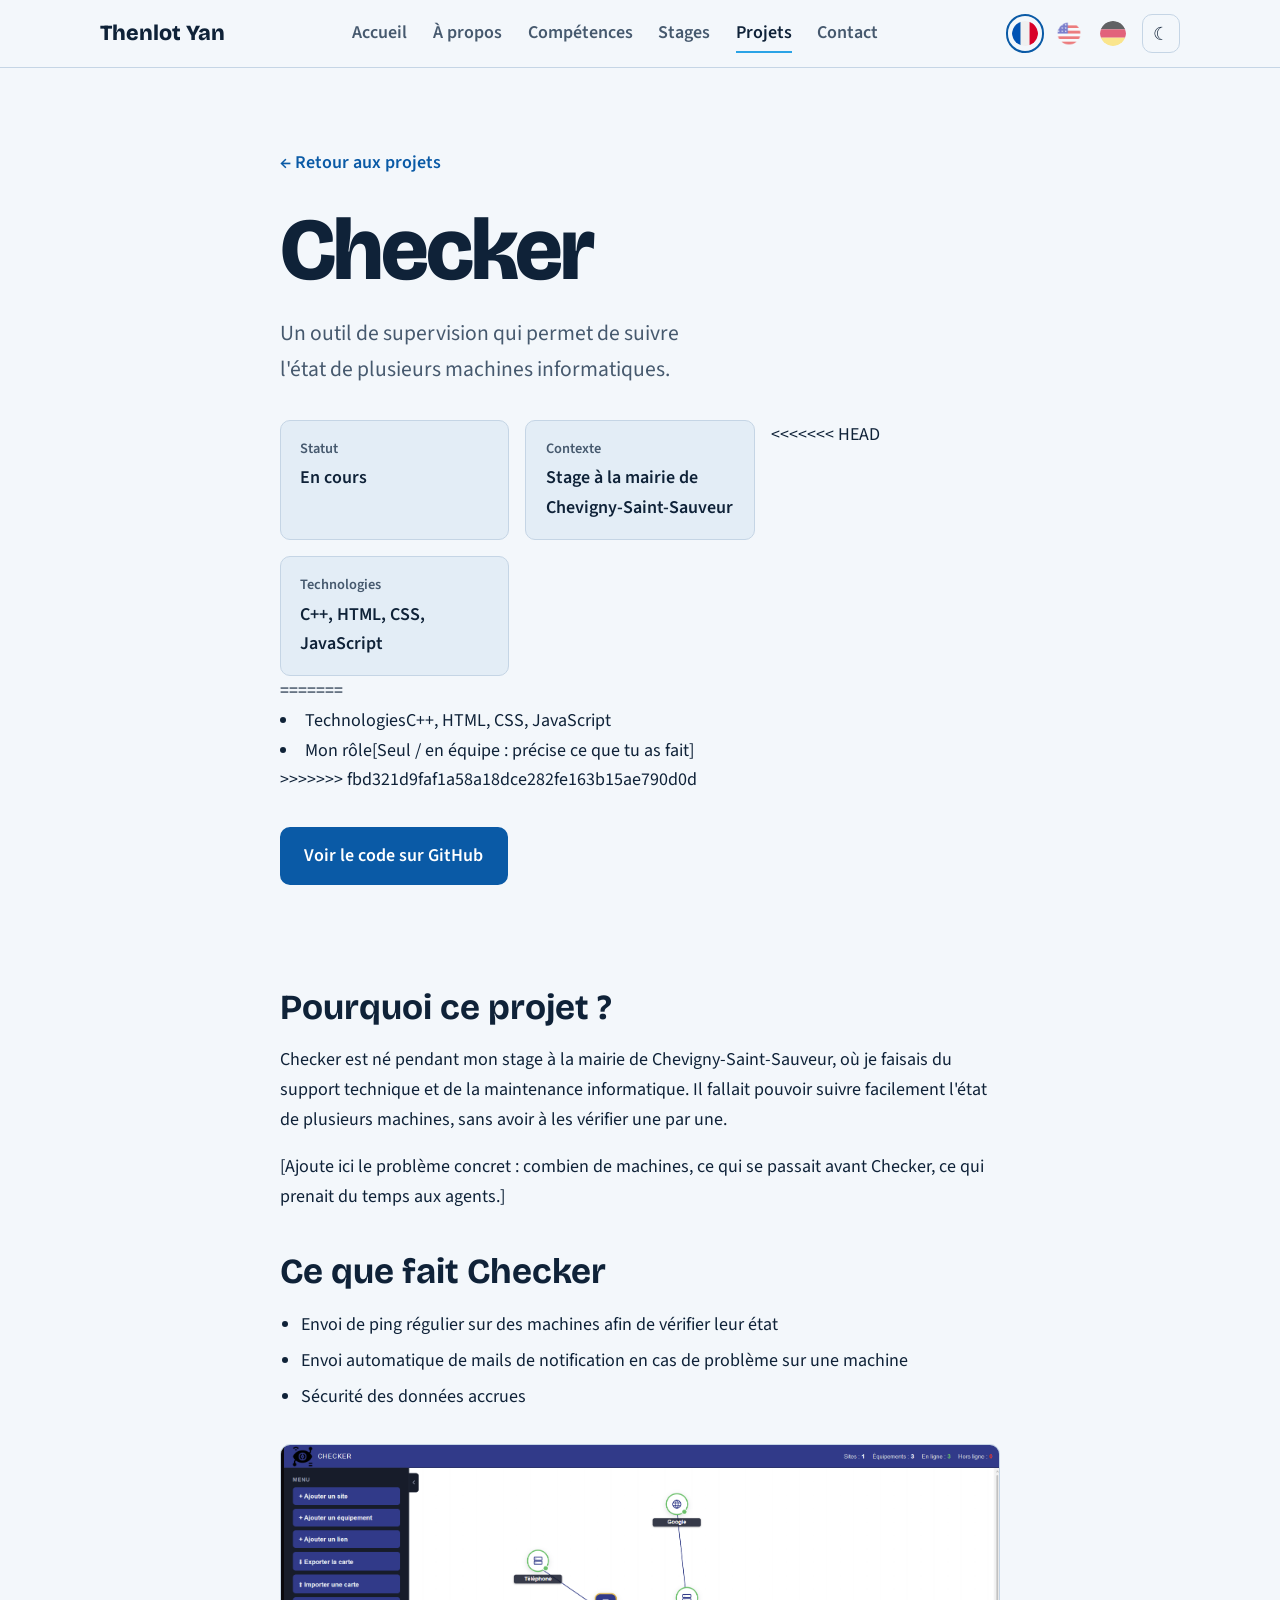
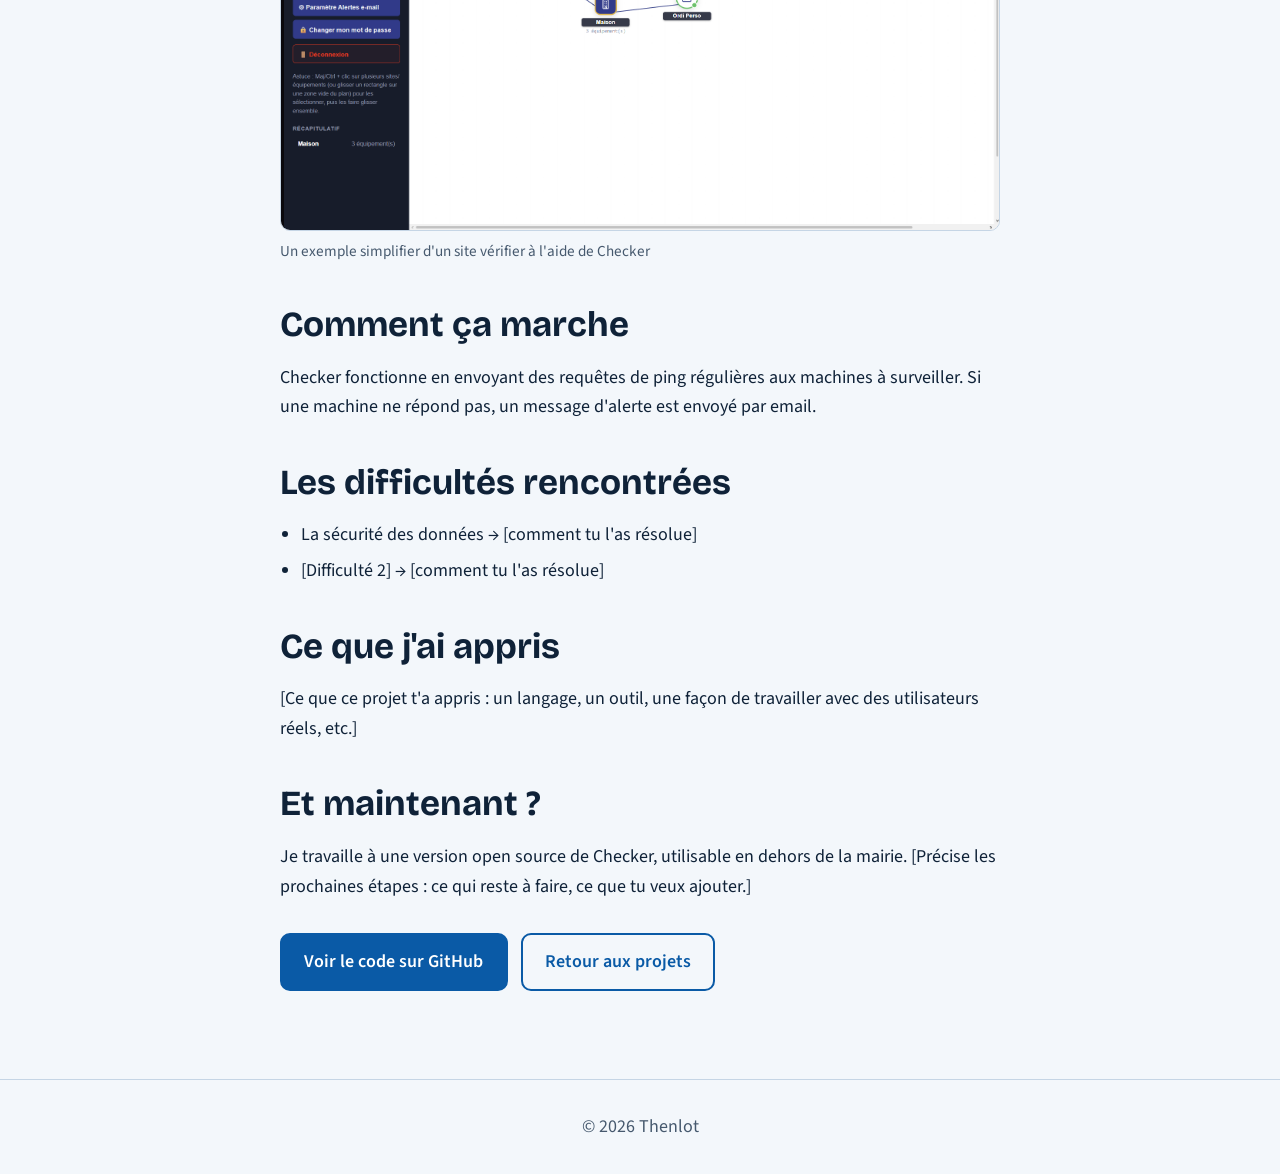
==== checker.html @ e6af1329 "Modification de Checker html" ====
<!DOCTYPE html>
<html lang="fr">
<head>
  <meta charset="UTF-8">
  <meta name="viewport" content="width=device-width, initial-scale=1.0">
  <title>Checker | Thenlot Yan</title>
  <meta name="description" content="Checker : un outil de supervision de machines informatiques, créé pendant un stage à la mairie de Chevigny-Saint-Sauveur.">
  <link rel="preconnect" href="https://fonts.googleapis.com">
  <link rel="preconnect" href="https://fonts.gstatic.com" crossorigin>
  <link href="https://fonts.googleapis.com/css2?family=Bricolage+Grotesque:wght@500;700;800&family=Source+Sans+3:wght@400;600&display=swap" rel="stylesheet">
  <script>
    (function () {
      var theme = 'light';
      try {
        theme = localStorage.getItem('theme') ||
          (window.matchMedia('(prefers-color-scheme: dark)').matches ? 'dark' : 'light');
      } catch (e) {}
      document.documentElement.setAttribute('data-theme', theme);
    })();
  </script>
  <link rel="stylesheet" href="css/style.css">
  <script src="javascript/script.js" defer></script>
</head>
<body>

  <header class="site-header">
    <a class="logo notranslate" translate="no" href="index.html#accueil">Thenlot Yan</a>
    <nav id="menu" class="menu">
      <a href="index.html#accueil">Accueil</a>
      <a href="index.html#apropos">À propos</a>
      <a href="index.html#competences">Compétences</a>
      <a href="index.html#stages">Stages</a>
      <a class="active" href="index.html#projets" aria-current="page">Projets</a>
      <a href="index.html#contact">Contact</a>
    </nav>

    <div class="tools notranslate" translate="no">
      <div class="lang" role="group" aria-label="Langue">
        <button type="button" data-lang="fr" aria-label="Français" title="Français"><img src="img/france.png" alt="" width="24" height="24"></button>
        <button type="button" data-lang="en" aria-label="English" title="English"><img src="img/etats-unis.png" alt="" width="24" height="24"></button>
        <button type="button" data-lang="de" aria-label="Deutsch" title="Deutsch"><img src="img/allemagne.svg" alt="" width="24" height="24"></button>
      </div>
      <button type="button" class="theme-toggle" id="theme-toggle" aria-label="Changer de thème" title="Mode clair / sombre"></button>
      <button class="menu-toggle" aria-label="Ouvrir le menu" aria-expanded="false" aria-controls="menu">Menu</button>
    </div>
  </header>

  <main>

    <!-- EN-TÊTE DU PROJET -->
    <section class="page-head">
      <div class="wrap narrow">
        <a class="back" href="index.html#projets">← Retour aux projets</a>
        <h1 class="notranslate" translate="no">Checker</h1>
        <p class="lead">Un outil de supervision qui permet de suivre l'état de plusieurs machines informatiques.</p>

        <ul class="facts">
          <li><span class="label">Statut</span>En cours</li>
          <li><span class="label">Contexte</span>Stage à la mairie de Chevigny-Saint-Sauveur</li>
<<<<<<< HEAD
          <li><span class="label">Technologies</span><span class="notranslate" translate="no">C++, HTML, CSS, JavaScript</span></li>        </ul>
=======
          <li><span class="label">Technologies</span><span class="notranslate" translate="no">C++, HTML, CSS, JavaScript</span></li>
          <li><span class="label">Mon rôle</span>[Seul / en équipe : précise ce que tu as fait]</li>
        </ul>
>>>>>>> fbd321d9faf1a58a18dce282fe163b15ae790d0d

        <p class="page-actions">
          <a class="btn" href="https://github.com/Thenlot">Voir le code sur GitHub</a>
        </p>
      </div>
    </section>

    <!-- CONTENU -->
    <section class="section prose">
      <div class="wrap narrow">

        <h2>Pourquoi ce projet ?</h2>
        <p>Checker est né pendant mon stage à la mairie de Chevigny-Saint-Sauveur, où je faisais du support technique et de la maintenance informatique. Il fallait pouvoir suivre facilement l'état de plusieurs machines, sans avoir à les vérifier une par une.</p>
        <p>[Ajoute ici le problème concret : combien de machines, ce qui se passait avant Checker, ce qui prenait du temps aux agents.]</p>

        <h2>Ce que fait Checker</h2>
        <ul>
          <li>Envoi de ping régulier sur des machines afin de vérifier leur état</li>
          <li>Envoi automatique de mails de notification en cas de problème sur une machine</li>
          <li>Sécurité des données accrues</li>
        </ul>

        <figure class="shot">
          <img src="img/checker1.png" alt="Capture d'écran de Checker"
               onerror="this.replaceWith(Object.assign(document.createElement('div'),{className:'shot-missing',textContent:'Capture d\u2019écran à ajouter : img/checker-1.png'}))">
          <figcaption>Un exemple simplifier d'un site vérifier à l'aide de Checker</figcaption>
        </figure>

        <h2>Comment ça marche</h2>
        <p>Checker fonctionne en envoyant des requêtes de ping régulières aux machines à surveiller. Si une machine ne répond pas, un message d'alerte est envoyé par email.</p>

        <h2>Les difficultés rencontrées</h2>
        <ul>
          <li>La sécurité des données → [comment tu l'as résolue]</li>
          <li>[Difficulté 2] → [comment tu l'as résolue]</li>
        </ul>

        <h2>Ce que j'ai appris</h2>
        <p>[Ce que ce projet t'a appris : un langage, un outil, une façon de travailler avec des utilisateurs réels, etc.]</p>

        <h2>Et maintenant ?</h2>
        <p>Je travaille à une version open source de Checker, utilisable en dehors de la mairie. [Précise les prochaines étapes : ce qui reste à faire, ce que tu veux ajouter.]</p>

        <p class="page-actions">
          <a class="btn" href="https://github.com/Thenlot">Voir le code sur GitHub</a>
          <a class="btn btn-ghost" href="index.html#projets">Retour aux projets</a>
        </p>

      </div>
    </section>

  </main>

  <footer class="site-footer">
    <p>© 2026 Thenlot</p>
  </footer>

  <div id="google_translate_element" class="gt-box"></div>

</body>
</html>
---- css/style.css ----
:root {
  /* Palette : à ajuster avec les couleurs officielles de l'ENSISA */
  --paper: #f3f7fb;
  --paper-alt: #e3edf6;
  --ink: #0f2238;
  --ink-soft: #46596e;
  --accent: #0a5aa6;        /* bleu principal */
  --accent-ink: #ffffff;
  --accent-2: #2aa3e6;      /* bleu clair */
  --mint: #d3e6f6;
  --line: #c5d5e5;
  --radius: 10px;
}

:root[data-theme="dark"] {
  --paper: #0c1a2b;
  --paper-alt: #112339;
  --ink: #e7eff7;
  --ink-soft: #a3b6c9;
  --accent: #4fb0ee;
  --accent-ink: #08172a;
  --accent-2: #8cc9f5;
  --mint: #1a3a5d;
  --line: #23415f;
  color-scheme: dark;
}

:root[data-theme="light"] { color-scheme: light; }

body { transition: background-color 0.25s, color 0.25s; }

*, *::before, *::after { box-sizing: border-box; }

html {
  scroll-behavior: smooth;
  scroll-padding-top: 72px;
}

body {
  margin: 0;
  background: var(--paper);
  color: var(--ink);
  font-family: "Source Sans 3", system-ui, sans-serif;
  font-size: 1.125rem;
  line-height: 1.65;
}

h1, h2, h3 {
  font-family: "Bricolage Grotesque", system-ui, sans-serif;
  line-height: 1.1;
  margin: 0 0 0.6em;
}

a { color: var(--accent); }
a:focus-visible, button:focus-visible {
  outline: 3px solid var(--accent);
  outline-offset: 3px;
}

.wrap { width: min(1080px, 100% - 3rem); margin-inline: auto; }
.narrow { max-width: 720px; }

/* En-tête */
.site-header {
  position: sticky;
  top: 0;
  z-index: 10;
  display: flex;
  align-items: center;
  justify-content: space-between;
  padding: 0.9rem max(1.5rem, calc((100% - 1080px) / 2));
  background: var(--paper);
  border-bottom: 1px solid var(--line);
}
.logo {
  font-family: "Bricolage Grotesque", sans-serif;
  font-weight: 800;
  font-size: 1.35rem;
  color: var(--ink);
  text-decoration: none;
}
.menu { display: flex; gap: 1.6rem; }
.menu a {
  color: var(--ink-soft);
  text-decoration: none;
  font-weight: 600;
  padding: 0.2rem 0;
  border-bottom: 2px solid transparent;
}
.menu a:hover, .menu a.active { color: var(--ink); border-bottom-color: var(--accent-2); }
/* Outils : langue + thème */
.tools { display: flex; align-items: center; gap: 0.6rem; }

.lang { display: flex; gap: 0.35rem; }
.lang button {
  display: grid;
  place-items: center;
  width: 2.4rem;
  height: 2.4rem;
  padding: 0;
  background: none;
  border: 2px solid transparent;
  border-radius: 50%;
  cursor: pointer;
  opacity: 0.6;
  transition: opacity 0.15s, border-color 0.15s;
}
.lang button img { display: block; width: 1.6rem; height: 1.6rem; border-radius: 50%; }
.lang button:hover { opacity: 1; }
.lang button[aria-pressed="true"] { opacity: 1; border-color: var(--accent); }

.theme-toggle {
  width: 2.4rem;
  height: 2.4rem;
  display: grid;
  place-items: center;
  background: none;
  border: 1px solid var(--line);
  border-radius: var(--radius);
  color: var(--ink);
  font-size: 1.15rem;
  cursor: pointer;
}
.theme-toggle:hover { border-color: var(--accent); }

/* Conteneur du traducteur : hors écran, mais bien présent dans la page */
.gt-box { position: absolute; left: -9999px; top: 0; width: 1px; height: 1px; overflow: hidden; }

.translate-note {
  margin: 0;
  padding: 0.7rem 1.5rem;
  background: var(--accent);
  color: var(--accent-ink);
  font-size: 0.95rem;
  text-align: center;
}

/* Cache la barre et les infobulles du traducteur Google */
body { top: 0 !important; }
.skiptranslate iframe, .goog-te-banner-frame { display: none !important; }
#goog-gt-tt, .goog-tooltip, .goog-te-balloon-frame { display: none !important; }
.goog-text-highlight { background: none !important; box-shadow: none !important; }

.menu-toggle {
  display: none;
  background: none;
  border: 1px solid var(--line);
  border-radius: var(--radius);
  color: var(--ink);
  font: inherit;
  padding: 0.35rem 0.9rem;
  cursor: pointer;
}

/* Accueil */
.hero { padding: clamp(3rem, 9vw, 7rem) 0; }
.hero-grid {
  display: grid;
  grid-template-columns: 1.4fr 1fr;
  gap: 3rem;
  align-items: center;
}
.hero-hello { color: var(--ink-soft); margin: 0 0 0.3rem; }
.hero h1 {
  font-size: clamp(3.5rem, 11vw, 7.5rem);
  font-weight: 800;
  letter-spacing: -0.03em;
  margin-bottom: 0.2em;
}
.hero-role { font-size: 1.35rem; max-width: 24ch; margin: 0 0 2rem; }
.hero-actions { display: flex; flex-wrap: wrap; gap: 0.8rem; }

.hero-photo { justify-self: center; width: min(320px, 70vw); }
.hero-photo img, .photo-fallback {
  display: block;
  width: 100%;
  aspect-ratio: 1;
  object-fit: cover;
  border-radius: 50% 50% 50% 12%;
  background: var(--mint);
}
.photo-fallback {
  display: grid;
  place-items: center;
  font-family: "Bricolage Grotesque", sans-serif;
  font-size: 7rem;
  font-weight: 800;
  color: var(--ink);
}

.btn {
  display: inline-block;
  padding: 0.75rem 1.4rem;
  border-radius: var(--radius);
  background: var(--accent);
  color: var(--accent-ink);
  font-weight: 600;
  text-decoration: none;
  border: 2px solid var(--accent);
}
.btn:hover { filter: brightness(1.1); }
.btn-ghost { background: transparent; color: var(--accent); }

/* Sections */
.section { padding: clamp(3rem, 7vw, 5.5rem) 0; }
.section-alt { background: var(--paper-alt); }
.section h2 { font-size: clamp(2rem, 4.5vw, 3rem); margin-bottom: 1.2em; }

/* Compétences */
.skills {
  display: grid;
  grid-template-columns: repeat(auto-fit, minmax(300px, 1fr));
  gap: 2.4rem;
}
.skill-group h3 { font-size: 1.2rem; color: var(--ink-soft); }
.chips { list-style: none; margin: 0; padding: 0; display: flex; flex-wrap: wrap; gap: 0.5rem; }
.chips li {
  padding: 0.35rem 0.9rem;
  background: var(--paper);
  border: 1px solid var(--line);
  border-radius: 999px;
  font-weight: 600;
}

.tiles {
  list-style: none;
  margin: 0;
  padding: 0;
  display: grid;
  grid-template-columns: repeat(auto-fill, minmax(92px, 1fr));
  gap: 0.8rem;
}
.tiles li {
  display: flex;
  flex-direction: column;
  align-items: center;
  gap: 0.5rem;
  padding: 0.9rem 0.4rem;
  /* Fond clair dans les deux modes pour que tous les logos restent lisibles */
  background: #f4f8fc;
  color: #0f2238;
  border: 1px solid var(--line);
  border-radius: var(--radius);
  font-weight: 600;
  font-size: 0.95rem;
}
.tiles img { width: 56px; height: 56px; object-fit: contain; }

/* Stages : vraie chronologie */
.timeline {
  list-style: none;
  margin: 0;
  padding: 0 0 0 1.8rem;
  border-left: 3px solid var(--accent);
}
.timeline li { position: relative; padding-bottom: 2.4rem; }
.timeline li:last-child { padding-bottom: 0; }
.timeline li::before {
  content: "";
  position: absolute;
  left: calc(-1.8rem - 9px);
  top: 0.45rem;
  width: 15px;
  height: 15px;
  border-radius: 50%;
  background: var(--paper);
  border: 3px solid var(--accent);
}
.timeline .when { margin: 0 0 0.2rem; color: var(--ink-soft); font-weight: 600; }
.timeline h3 { font-size: 1.35rem; margin-bottom: 0.4em; }
.timeline p { margin: 0 0 0.4rem; }

.stack { color: var(--ink-soft); font-size: 1rem; }

/* Projets */
.projects {
  display: grid;
  grid-template-columns: repeat(auto-fit, minmax(290px, 1fr));
  gap: 1.5rem;
}
.project {
  display: flex;
  flex-direction: column;
  padding: 1.6rem;
  background: var(--paper);
  border: 1px solid var(--line);
  border-radius: var(--radius);
}
.project h3 { font-size: 1.4rem; }
.project p { margin: 0 0 0.8rem; }
.project .stack { margin-top: auto; }
.project a { font-weight: 600; }

/* Contact */
.contact-list { list-style: none; margin: 1.5rem 0 0; padding: 0; display: grid; gap: 0.5rem; }
.contact-list a { font-weight: 600; }

.site-footer {
  padding: 2rem 1.5rem;
  text-align: center;
  color: var(--ink-soft);
  border-top: 1px solid var(--line);
}
.site-footer p { margin: 0; }


/* Page de détail d'un projet */
.page-head { padding: clamp(2.5rem, 7vw, 5rem) 0 1rem; }
.back { display: inline-block; margin-bottom: 1.5rem; font-weight: 600; text-decoration: none; }
.back:hover { text-decoration: underline; }
.page-head h1 {
  font-size: clamp(2.8rem, 9vw, 5.5rem);
  font-weight: 800;
  letter-spacing: -0.03em;
  margin-bottom: 0.2em;
}
.lead { font-size: 1.35rem; max-width: 40ch; color: var(--ink-soft); margin: 0; }

.facts {
  list-style: none;
  margin: 2rem 0 0;
  padding: 0;
  display: grid;
  grid-template-columns: repeat(auto-fit, minmax(210px, 1fr));
  gap: 1rem;
}
.facts li {
  padding: 1rem 1.2rem;
  background: var(--paper-alt);
  border: 1px solid var(--line);
  border-radius: var(--radius);
  font-weight: 600;
}
.facts .label { display: block; margin-bottom: 0.2rem; font-size: 0.9rem; color: var(--ink-soft); }

.page-actions { display: flex; flex-wrap: wrap; gap: 0.8rem; margin: 2rem 0 0; }

.prose h2 { font-size: clamp(1.6rem, 3.5vw, 2.2rem); margin: 2.6rem 0 0.7rem; }
.prose h2:first-child { margin-top: 0; }
.prose ul { padding-left: 1.3rem; }
.prose li { margin-bottom: 0.4rem; }

.shot { margin: 2rem 0; }
.shot img { display: block; width: 100%; border: 1px solid var(--line); border-radius: var(--radius); }
.shot figcaption { margin-top: 0.5rem; font-size: 0.95rem; color: var(--ink-soft); }
.shot-missing {
  padding: 3rem 1rem;
  text-align: center;
  border: 2px dashed var(--line);
  border-radius: var(--radius);
  color: var(--ink-soft);
}

/* Mobile */
@media (max-width: 760px) {
  .menu-toggle { display: block; }
  .menu {
    display: none;
    position: absolute;
    top: 100%;
    left: 0;
    right: 0;
    flex-direction: column;
    gap: 0;
    padding: 0.5rem 1.5rem 1rem;
    background: var(--paper);
    border-bottom: 1px solid var(--line);
  }
  .menu.open { display: flex; }
  .menu a { padding: 0.7rem 0; }
  .hero-grid { grid-template-columns: 1fr; }
  .hero-photo { order: -1; width: min(220px, 60vw); justify-self: start; }
}

@media (prefers-reduced-motion: reduce) {
  html { scroll-behavior: auto; }
}
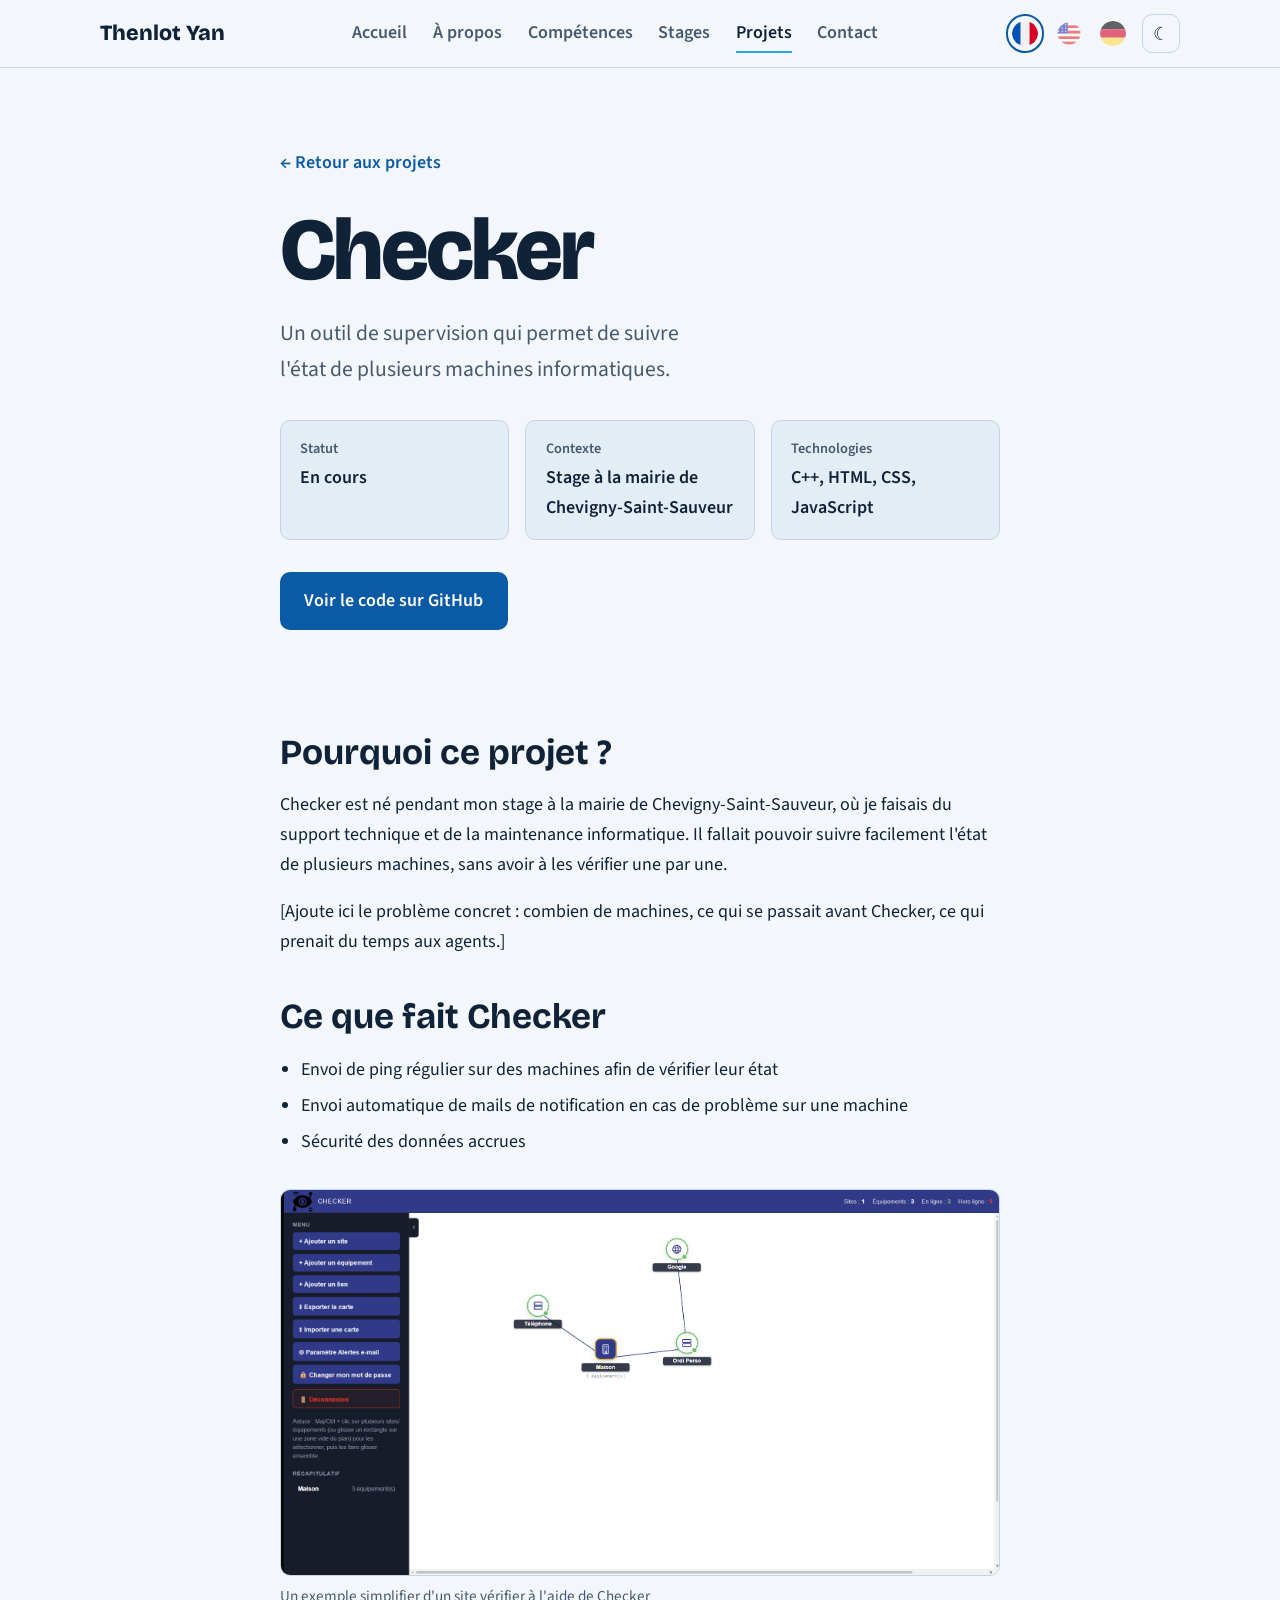
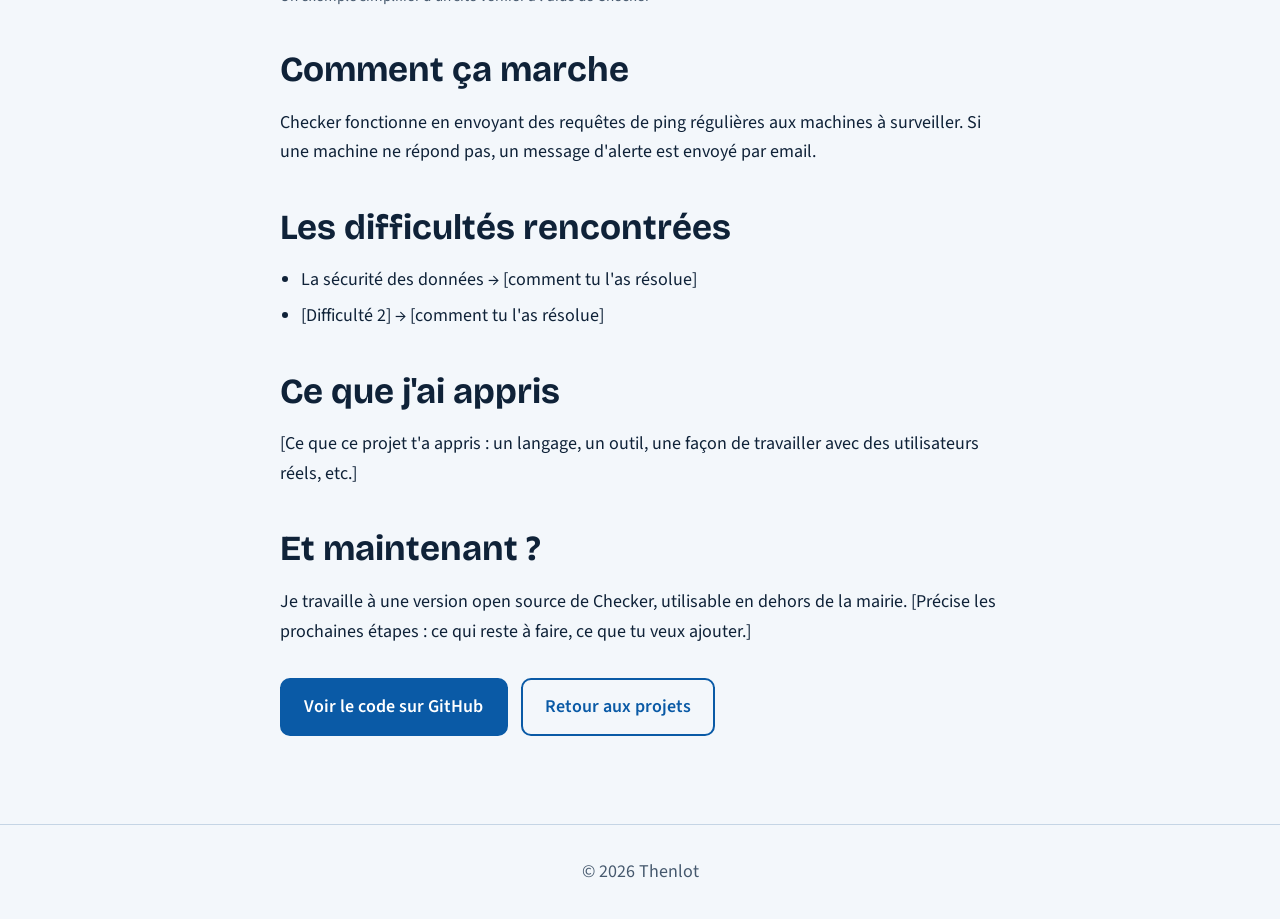
==== commit 9f3ec98d: "auto commit" ====
--- a/checker.html
+++ b/checker.html
@@ -57,13 +57,8 @@
         <ul class="facts">
           <li><span class="label">Statut</span>En cours</li>
           <li><span class="label">Contexte</span>Stage à la mairie de Chevigny-Saint-Sauveur</li>
-<<<<<<< HEAD
-          <li><span class="label">Technologies</span><span class="notranslate" translate="no">C++, HTML, CSS, JavaScript</span></li>        </ul>
-=======
           <li><span class="label">Technologies</span><span class="notranslate" translate="no">C++, HTML, CSS, JavaScript</span></li>
-          <li><span class="label">Mon rôle</span>[Seul / en équipe : précise ce que tu as fait]</li>
         </ul>
->>>>>>> fbd321d9faf1a58a18dce282fe163b15ae790d0d
 
         <p class="page-actions">
           <a class="btn" href="https://github.com/Thenlot">Voir le code sur GitHub</a>
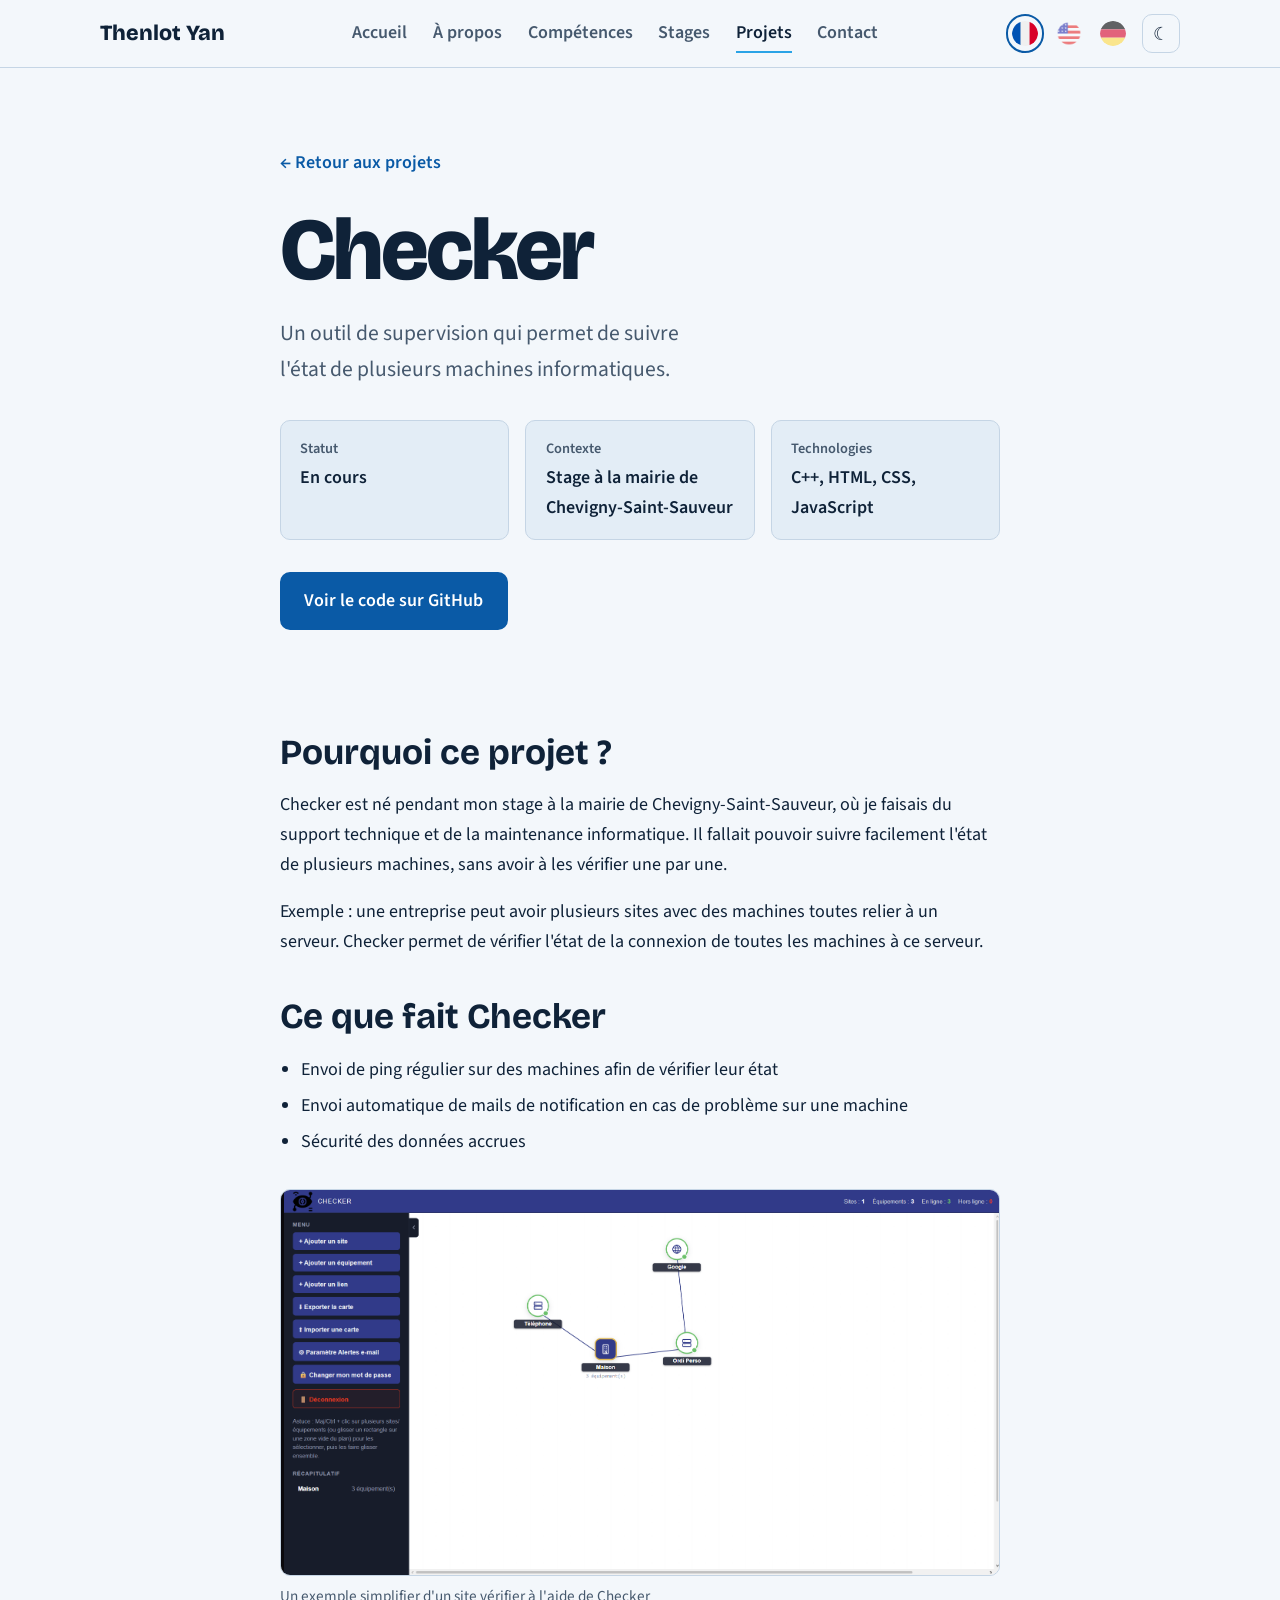
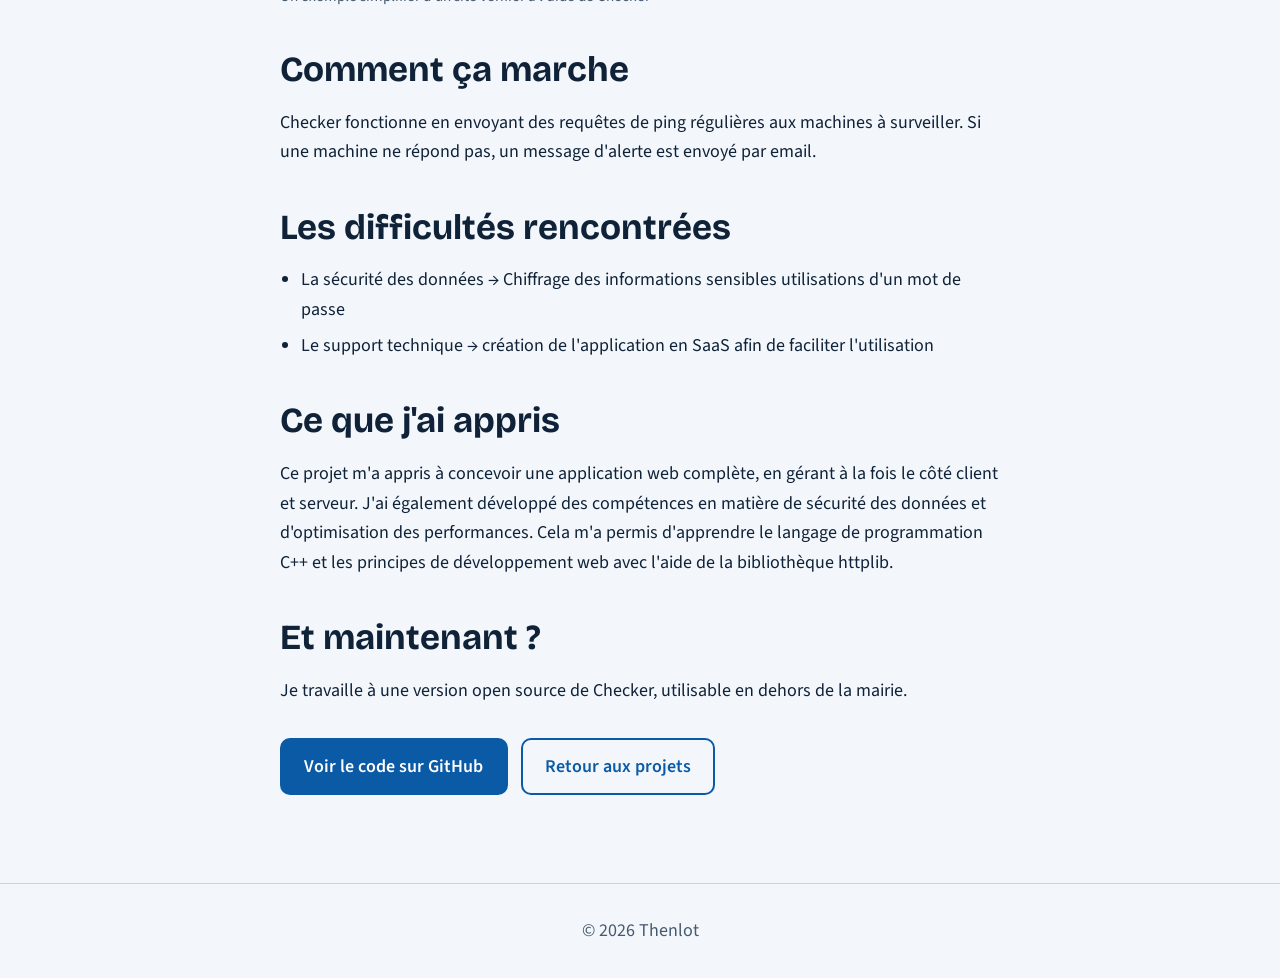
==== commit 3c2da12e: "auto commit" ====
--- a/checker.html
+++ b/checker.html
@@ -72,7 +72,7 @@
 
         <h2>Pourquoi ce projet ?</h2>
         <p>Checker est né pendant mon stage à la mairie de Chevigny-Saint-Sauveur, où je faisais du support technique et de la maintenance informatique. Il fallait pouvoir suivre facilement l'état de plusieurs machines, sans avoir à les vérifier une par une.</p>
-        <p>[Ajoute ici le problème concret : combien de machines, ce qui se passait avant Checker, ce qui prenait du temps aux agents.]</p>
+        <p>Exemple : une entreprise peut avoir plusieurs sites avec des machines toutes relier à un serveur. Checker permet de vérifier l'état de la connexion de toutes les machines à ce serveur.</p>
 
         <h2>Ce que fait Checker</h2>
         <ul>
@@ -92,15 +92,15 @@
 
         <h2>Les difficultés rencontrées</h2>
         <ul>
-          <li>La sécurité des données → [comment tu l'as résolue]</li>
-          <li>[Difficulté 2] → [comment tu l'as résolue]</li>
+          <li>La sécurité des données → Chiffrage des informations sensibles utilisations d'un mot de passe</li>
+          <li>Le support technique → création de l'application en SaaS afin de faciliter l'utilisation</li>
         </ul>
 
         <h2>Ce que j'ai appris</h2>
-        <p>[Ce que ce projet t'a appris : un langage, un outil, une façon de travailler avec des utilisateurs réels, etc.]</p>
+        <p>Ce projet m'a appris à concevoir une application web complète, en gérant à la fois le côté client et serveur. J'ai également développé des compétences en matière de sécurité des données et d'optimisation des performances. Cela m'a permis d'apprendre le langage de programmation C++ et les principes de développement web avec l'aide de la bibliothèque httplib.</p>
 
         <h2>Et maintenant ?</h2>
-        <p>Je travaille à une version open source de Checker, utilisable en dehors de la mairie. [Précise les prochaines étapes : ce qui reste à faire, ce que tu veux ajouter.]</p>
+        <p>Je travaille à une version open source de Checker, utilisable en dehors de la mairie.</p>
 
         <p class="page-actions">
           <a class="btn" href="https://github.com/Thenlot">Voir le code sur GitHub</a>
